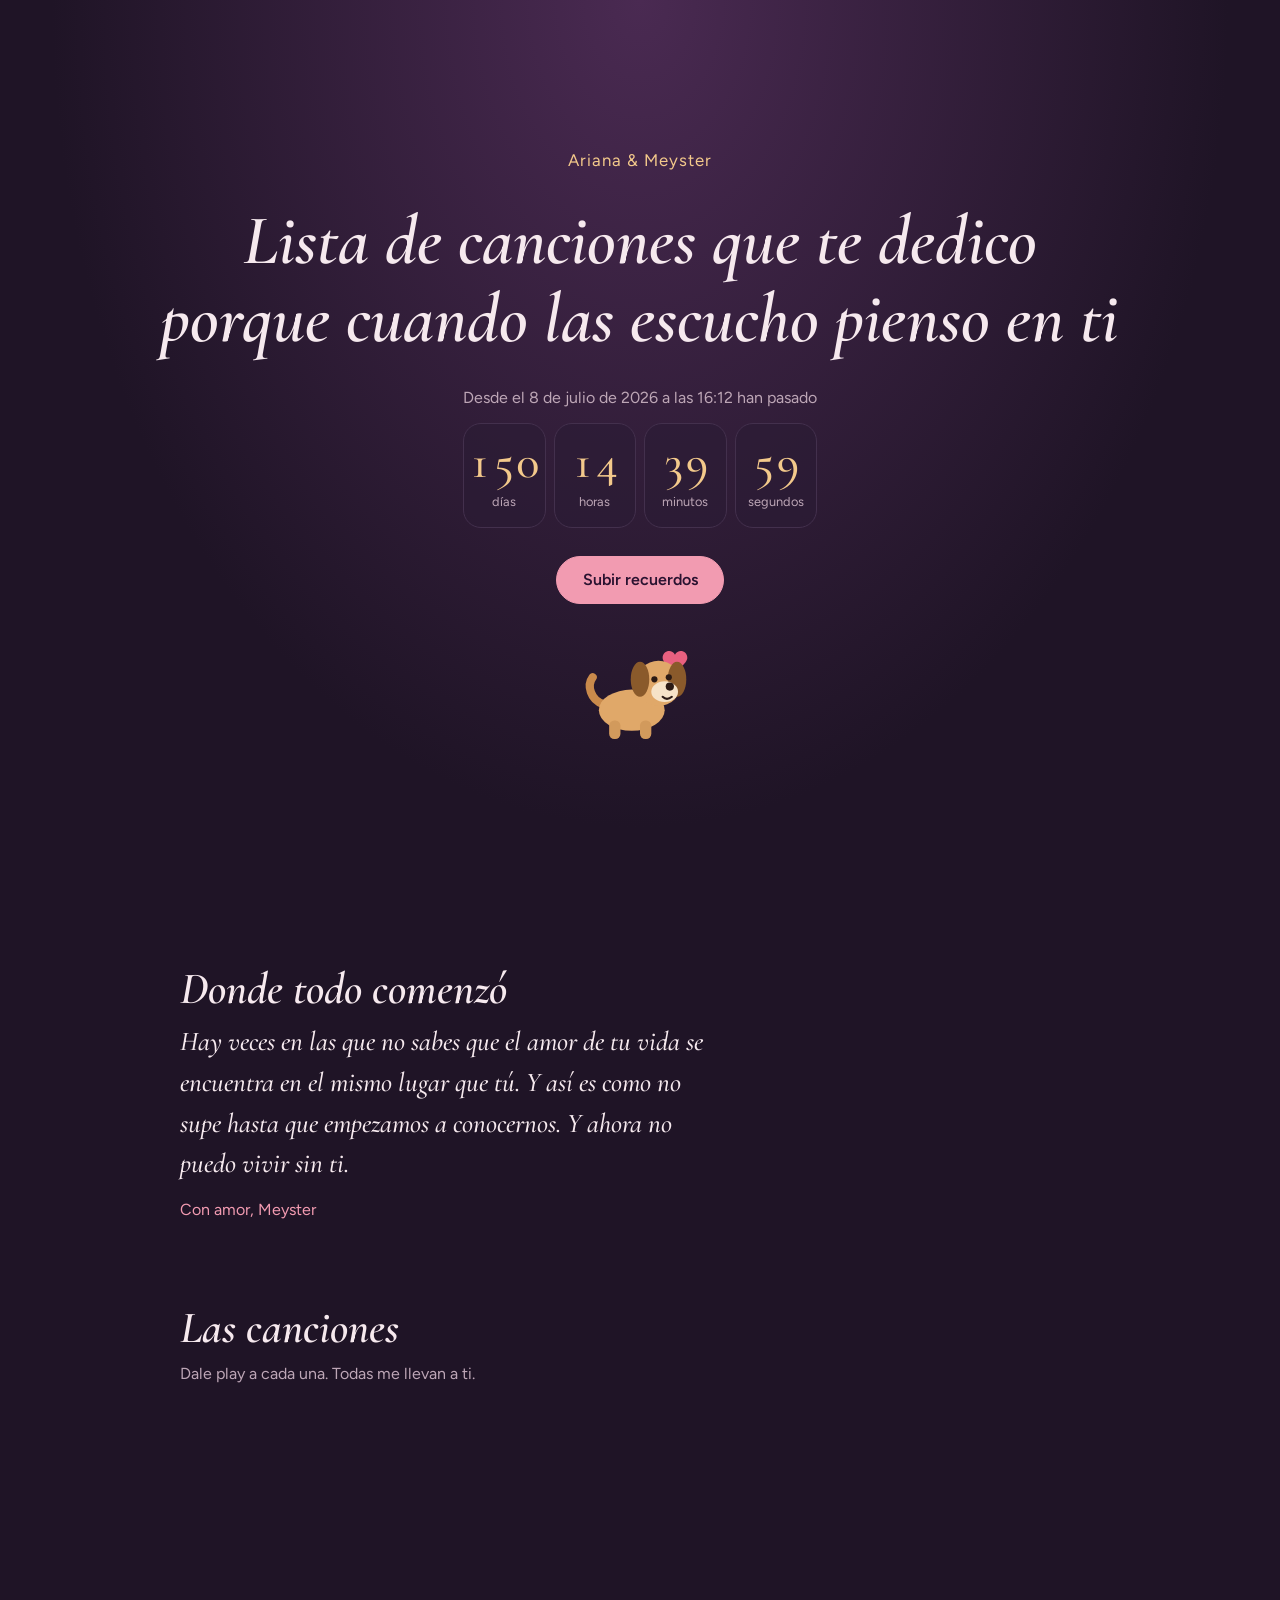
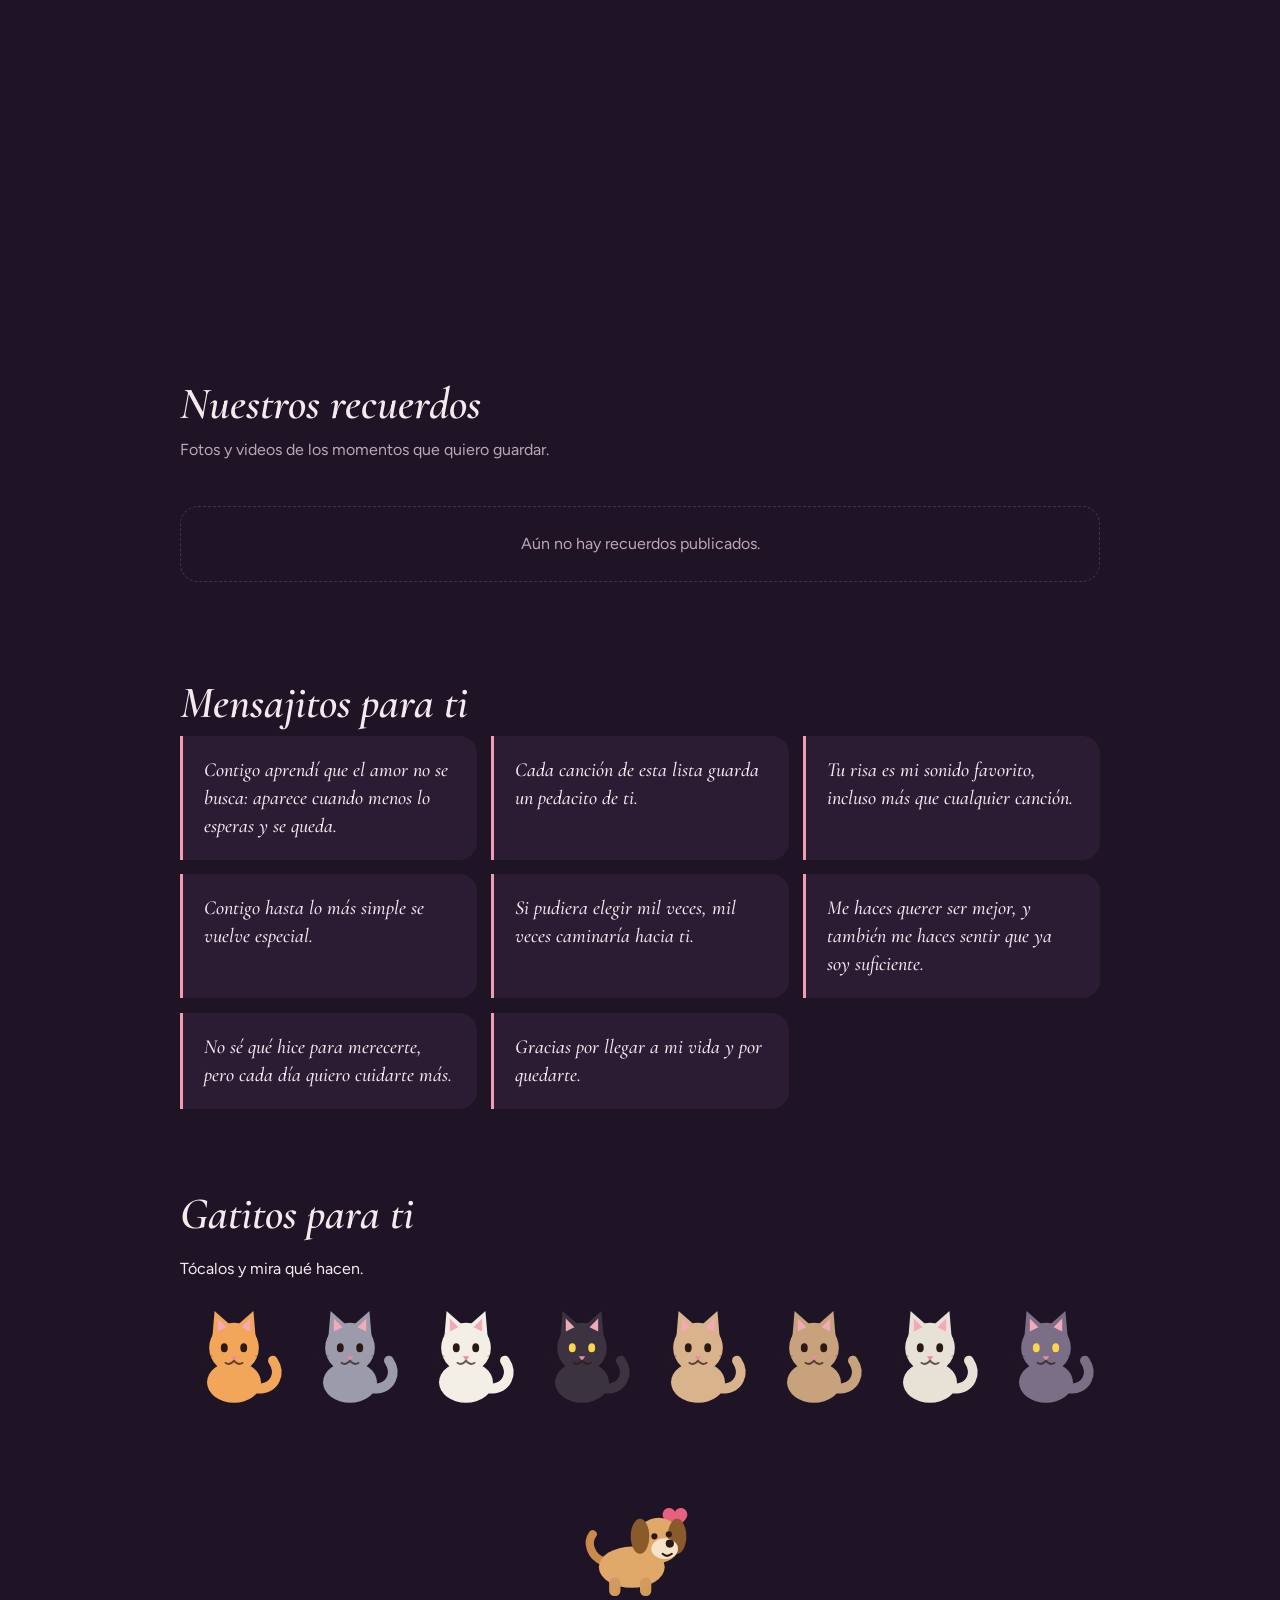
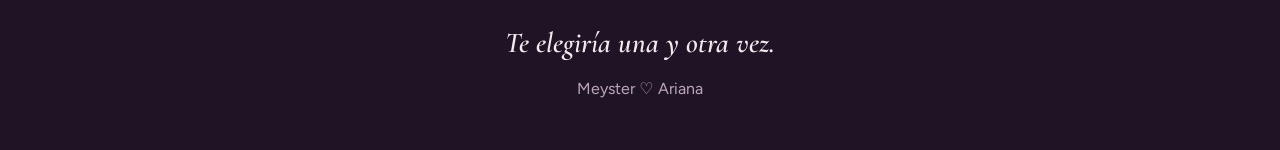
==== index.html @ fa5bb1e9 "Publicar sitio Nuestra Historia" ====
<!DOCTYPE html>
<html lang="es">
<head>
  <meta charset="UTF-8">
  <meta name="viewport" content="width=device-width, initial-scale=1, viewport-fit=cover">
  <meta name="theme-color" content="#1f1426">
  <title>Canciones que te dedico · Ariana y Meyster</title>
  <meta name="description" content="Una lista de canciones que me hacen pensar en ti.">
  <link rel="preconnect" href="https://fonts.googleapis.com">
  <link rel="preconnect" href="https://fonts.gstatic.com" crossorigin>
  <link href="https://fonts.googleapis.com/css2?family=Cormorant+Garamond:ital,wght@0,500;1,500;1,600&family=Figtree:wght@400;600&display=swap" rel="stylesheet">
  <link rel="stylesheet" href="css/styles.css">
</head>
<body>

  <header class="hero">
    <p class="hero__names">Ariana &amp; Meyster</p>
    <h1 class="hero__title">Lista de canciones que te dedico porque cuando las escucho pienso en ti</h1>

    <section class="counter" aria-label="Tiempo juntos desde el 8 de julio de 2026">
      <p class="counter__intro">Desde el 8 de julio de 2026 a las 16:12 han pasado</p>
      <div class="counter__grid" role="timer" aria-live="off">
        <div class="unit"><span class="unit__num" id="c-dias">0</span><span class="unit__label">días</span></div>
        <div class="unit"><span class="unit__num" id="c-horas">00</span><span class="unit__label">horas</span></div>
        <div class="unit"><span class="unit__num" id="c-minutos">00</span><span class="unit__label">minutos</span></div>
        <div class="unit"><span class="unit__num" id="c-segundos">00</span><span class="unit__label">segundos</span></div>
      </div>
    </section>

    <a class="btn" href="subir.html">Subir recuerdos</a>
    <div class="pup" aria-hidden="true"></div>
  </header>

  <main>
    <section class="section" id="historia">
      <h2>Donde todo comenzó</h2>
      <p class="story">Hay veces en las que no sabes que el amor de tu vida se encuentra en el mismo lugar que tú. Y así es como no supe hasta que empezamos a conocernos. Y ahora no puedo vivir sin ti.</p>
      <p class="story__sign">Con amor, Meyster</p>
    </section>

    <section class="section" id="canciones">
      <h2>Las canciones</h2>
      <p class="section__lead">Dale play a cada una. Todas me llevan a ti.</p>
      <div class="songs" id="songs"></div>
    </section>

    <section class="section" id="galeria">
      <h2>Nuestros recuerdos</h2>
      <p class="section__lead">Fotos y videos de los momentos que quiero guardar.</p>
      <div class="gallery" id="gallery"></div>
      <p class="empty" id="gallery-empty" hidden>
        Aún no hay recuerdos publicados.
      </p>
    </section>

    <section class="section" id="mensajes">
      <h2>Mensajitos para ti</h2>
      <div class="notes" id="notes"></div>
    </section>
    <section class="section">
      <h2>Gatitos para ti</h2>
      <p class="lead">Tócalos y mira qué hacen.</p>
      <div class="kittens" id="kittens"></div>
    </section>
  </main>

  <footer class="footer">
    <div class="pup" aria-hidden="true"></div>
    <p class="footer__big">Te elegiría una y otra vez.</p>
    <p>Meyster ♡ Ariana</p>
  </footer>

  <script src="js/config.js"></script>
  <script src="js/almacen.js"></script>
  <script src="js/app.js"></script>
  <script src="js/perrito.js"></script>
</body>
</html>
---- css/styles.css ----
:root {
  --bg: #1f1426;
  --surface: #2b1c34;
  --line: #43304d;
  --text: #f6e9ee;
  --muted: #bda6b6;
  --rose: #f29bb1;
  --gold: #f3c98b;
  --radius: 18px;
  --display: "Cormorant Garamond", Georgia, serif;
  --body: "Figtree", system-ui, -apple-system, "Segoe UI", sans-serif;
}

*, *::before, *::after { box-sizing: border-box; }
html { -webkit-text-size-adjust: 100%; scroll-behavior: smooth; }
body {
  margin: 0;
  background: var(--bg);
  color: var(--text);
  font: 400 1rem/1.6 var(--body);
  padding: env(safe-area-inset-top) env(safe-area-inset-right) env(safe-area-inset-bottom) env(safe-area-inset-left);
}
img, video, iframe { max-width: 100%; display: block; }
a { color: var(--rose); }
:focus-visible { outline: 3px solid var(--gold); outline-offset: 3px; }
code { background: var(--surface); padding: .1em .4em; border-radius: 6px; font-size: .9em; word-break: break-word; }

/* Botones */
.btn {
  display: inline-block;
  padding: .85rem 1.6rem;
  border-radius: 999px;
  border: 1.5px solid var(--rose);
  background: var(--rose);
  color: #2a1230;
  font: 600 1rem var(--body);
  text-decoration: none;
  cursor: pointer;
  transition: transform .15s, background .15s;
}
.btn:hover { transform: translateY(-2px); }
.btn:disabled { opacity: .45; cursor: not-allowed; transform: none; }
.btn--ghost { background: transparent; color: var(--rose); }
.btn--small { padding: .45rem 1rem; font-size: .9rem; }
.btn--block { display: block; width: 100%; margin-top: 1.5rem; }

/* Portada */
.hero {
  min-height: 100svh;
  display: flex;
  flex-direction: column;
  align-items: center;
  justify-content: center;
  text-align: center;
  gap: 1.75rem;
  padding: 3rem 1.25rem;
  background: radial-gradient(ellipse at 50% 0%, #4a2a52 0%, var(--bg) 65%);
  animation: aparecer 1.4s ease both;
}
@keyframes aparecer { from { opacity: 0; transform: translateY(14px); } to { opacity: 1; transform: none; } }
.hero__names { margin: 0; color: var(--gold); font-size: 1.05rem; letter-spacing: .06em; }
.hero__title {
  margin: 0;
  max-width: 16em;
  font: italic 600 clamp(2.1rem, 8.5vw, 4.4rem)/1.1 var(--display);
  text-wrap: balance;
}

/* Contador */
.counter__intro { margin: 0 0 .75rem; color: var(--muted); }
.counter__grid { display: grid; grid-template-columns: repeat(4, minmax(0, 1fr)); gap: .5rem; max-width: 30rem; margin: 0 auto; }
.unit { display: flex; flex-direction: column; align-items: center; padding: .9rem .25rem; border: 1px solid var(--line); border-radius: var(--radius); background: rgba(43, 28, 52, .6); }
.unit__num { font: 500 clamp(1.9rem, 9vw, 3rem)/1 var(--display); color: var(--gold); font-variant-numeric: tabular-nums; }
.unit__label { margin-top: .35rem; font-size: .8rem; color: var(--muted); }

/* Secciones */
.section { max-width: 60rem; margin: 0 auto; padding: 4rem 1.25rem 1rem; }
h2 { margin: 0 0 .4rem; font: italic 600 clamp(1.9rem, 6vw, 2.8rem)/1.15 var(--display); }
.section__lead { margin: 0 0 1.75rem; color: var(--muted); max-width: 36rem; }

.songs { display: grid; gap: .9rem; grid-template-columns: repeat(auto-fit, minmax(min(100%, 20rem), 1fr)); }
.songs iframe { width: 100%; height: 152px; border: 0; border-radius: 14px; }

/* Galería */
.gallery { columns: 2 9rem; column-gap: .75rem; }
.gallery figure { margin: 0 0 .75rem; break-inside: avoid; border-radius: 14px; overflow: hidden; background: var(--surface); }
.gallery img, .gallery video { width: 100%; height: auto; }
.gallery figcaption { padding: .6rem .8rem; font-size: .9rem; color: var(--muted); }
.empty { color: var(--muted); padding: 1.5rem; border: 1px dashed var(--line); border-radius: var(--radius); text-align: center; }

/* Mensajitos */
.notes { display: grid; gap: .9rem; grid-template-columns: repeat(auto-fit, minmax(min(100%, 16rem), 1fr)); }
.note-card { margin: 0; padding: 1.25rem 1.3rem; border-left: 3px solid var(--rose); background: var(--surface); border-radius: 0 var(--radius) var(--radius) 0; font: italic 500 1.25rem/1.4 var(--display); }

/* Pie */
.footer { display: flex; flex-direction: column; align-items: center; gap: 1rem; padding: 4rem 1.25rem 3rem; color: var(--muted); text-align: center; }
.footer p { margin: 0; }

/* Página de subida */
.topbar { max-width: 40rem; margin: 0 auto; padding: 1rem 1.25rem 0; }
.upload { max-width: 40rem; margin: 0 auto; padding: 1.5rem 1.25rem 1rem; }
.upload__title { margin: 0 0 .4rem; font: italic 600 clamp(2.2rem, 9vw, 3.2rem)/1.1 var(--display); }
.dropzone { display: flex; flex-direction: column; align-items: center; gap: .3rem; padding: 2.2rem 1rem; border: 2px dashed var(--rose); border-radius: var(--radius); text-align: center; cursor: pointer; background: rgba(43, 28, 52, .5); }
.dropzone__main { font: 600 1.15rem var(--body); }
.dropzone__hint { color: var(--muted); font-size: .9rem; }
.upload__bar { display: flex; justify-content: space-between; align-items: center; gap: 1rem; margin: 1.25rem 0 .75rem; }
.upload__bar p { margin: 0; color: var(--muted); }
.previews { display: grid; grid-template-columns: repeat(3, minmax(0, 1fr)); gap: .5rem; margin-top: 1rem; }
.preview { position: relative; aspect-ratio: 1; border-radius: 12px; overflow: hidden; background: var(--surface); }
.preview img, .preview video { width: 100%; height: 100%; object-fit: cover; }
.preview__remove { position: absolute; top: .3rem; right: .3rem; width: 2rem; height: 2rem; border: 0; border-radius: 50%; background: rgba(31, 20, 38, .85); color: var(--text); font-size: 1.1rem; cursor: pointer; }
.preview__tag { position: absolute; left: .3rem; bottom: .3rem; padding: .1rem .5rem; border-radius: 999px; background: rgba(31, 20, 38, .85); font-size: .75rem; }
.preview[data-estado="ok"] { outline: 3px solid var(--gold); }
.preview[data-estado="error"] { outline: 3px solid #ff7a7a; }
.status { min-height: 1.5em; margin: .75rem 0 0; color: var(--gold); }

.info { margin-top: 3rem; padding-top: 2rem; border-top: 1px solid var(--line); }
.info h2 { font-size: 1.8rem; }
.info details { margin: .75rem 0; padding: .9rem 1.1rem; background: var(--surface); border-radius: 14px; }
.info summary { cursor: pointer; font-weight: 600; }
.info ol { padding-left: 1.2rem; }
.info .note { color: var(--muted); font-size: .9rem; }

@media (min-width: 40rem) {
  .previews { grid-template-columns: repeat(4, minmax(0, 1fr)); }
  .gallery { columns: 3; }
}
@media (prefers-reduced-motion: reduce) {
  html { scroll-behavior: auto; }
  .hero { animation: none; }
  .btn { transition: none; }
}

/* Historia y perrito */
.story { max-width: 34rem; margin: 0 0 .75rem; font: italic 500 clamp(1.3rem, 4.5vw, 1.7rem)/1.5 var(--display); }
.story__sign { margin: 0; color: var(--rose); }
.footer__big { font: italic 600 1.8rem/1.2 var(--display); color: var(--text); }
.pup { width: 9rem; margin: 0 auto; }
.pup-svg { width: 100%; height: auto; overflow: visible; animation: bob 1.6s ease-in-out infinite; }
.tail { transform-box: fill-box; transform-origin: 100% 100%; animation: wag .45s ease-in-out infinite alternate; }
.ear { transform-box: fill-box; transform-origin: 50% 0; animation: flop 2.6s ease-in-out infinite; }
.ear2 { animation-delay: .4s; }
.pup-heart { transform-box: fill-box; transform-origin: center; animation: rise 3s ease-out infinite; }
@keyframes bob { 50% { transform: translateY(-6px); } }
@keyframes wag { from { transform: rotate(-16deg); } to { transform: rotate(20deg); } }
@keyframes flop { 50% { transform: rotate(7deg); } }
@keyframes rise { 0% { opacity: 0; transform: translateY(14px) scale(.6); } 30% { opacity: 1; } 100% { opacity: 0; transform: translateY(-16px) scale(1.1); } }
@media (prefers-reduced-motion: reduce) { .pup-svg, .tail, .ear, .pup-heart { animation: none; } }

/* Gatitos */
.kittens { display: grid; grid-template-columns: repeat(auto-fit, minmax(5.5rem, 1fr)); gap: .5rem; }
.kit { background: none; border: 0; padding: 0; cursor: pointer; -webkit-tap-highlight-color: transparent; }
.kit-svg { width: 100%; height: auto; overflow: visible; }
.kit-tail { transform-box: fill-box; transform-origin: 0 100%; animation: swish 2.2s ease-in-out infinite alternate; animation-delay: var(--d); }
.kit-ear { transform-box: fill-box; transform-origin: 50% 100%; animation: twitch 5s ease-in-out infinite; animation-delay: var(--d); }
.kit-ear2 { animation-delay: calc(var(--d) + 1.3s); }
.kit-eye { transform-box: fill-box; transform-origin: center; animation: blink 4.5s infinite; animation-delay: var(--d); }
.kit.hop { animation: hop .5s ease-out; }
@keyframes swish { from { transform: rotate(-14deg); } to { transform: rotate(16deg); } }
@keyframes twitch { 0%, 88%, 100% { transform: rotate(0); } 92% { transform: rotate(-9deg); } 96% { transform: rotate(5deg); } }
@keyframes blink { 0%, 90%, 100% { transform: scaleY(1); } 94% { transform: scaleY(.1); } }
@keyframes hop { 40% { transform: translateY(-14px) rotate(-4deg); } 100% { transform: none; } }
@media (prefers-reduced-motion: reduce) { .kit-tail, .kit-ear, .kit-eye, .kit.hop { animation: none; } }

.kit { position: relative; }
.kit-say { position: absolute; left: 50%; top: 0; padding: .15rem .6rem; border-radius: 999px; background: var(--rose); color: var(--on-rose, #2a1230); font: 600 .8rem var(--body); white-space: nowrap; pointer-events: none; animation: say 1.1s ease-out forwards; }
@keyframes say { from { opacity: 0; transform: translate(-50%, 6px); } 20% { opacity: 1; } to { opacity: 0; transform: translate(-50%, -18px); } }
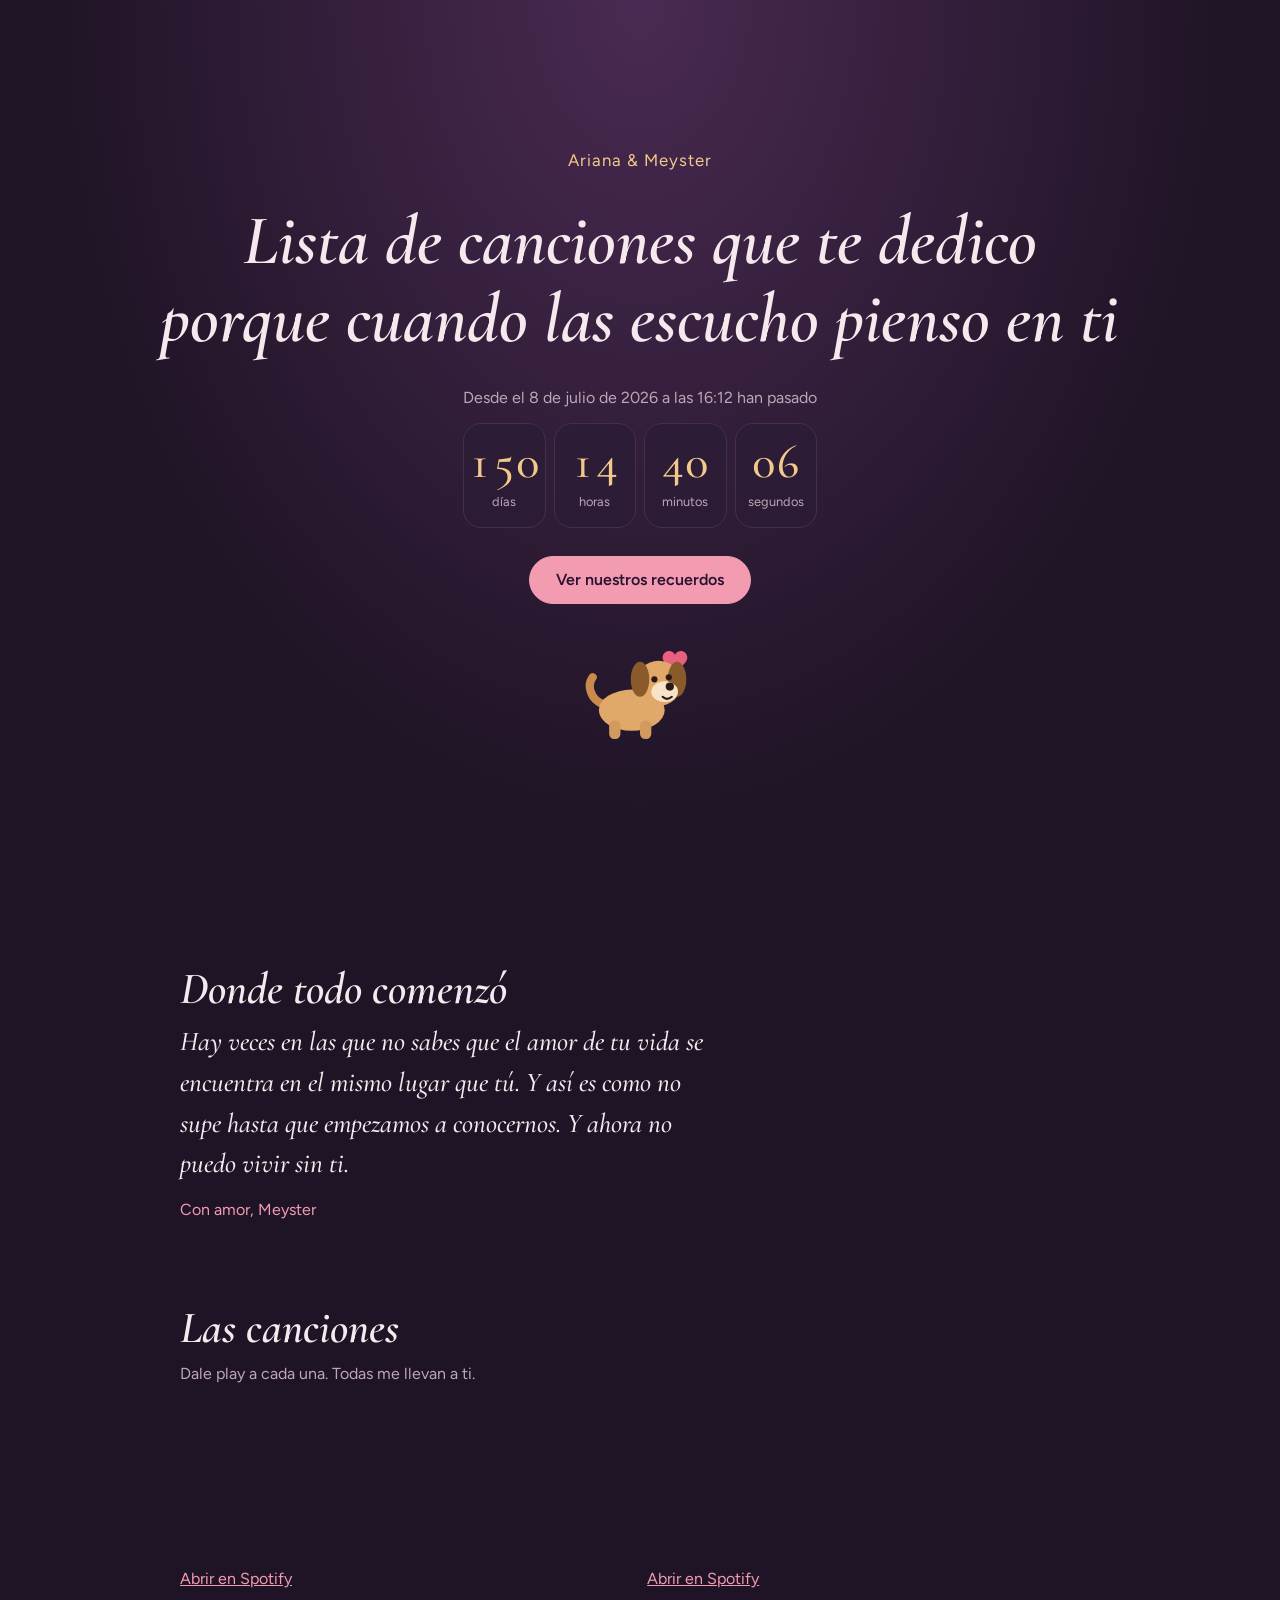
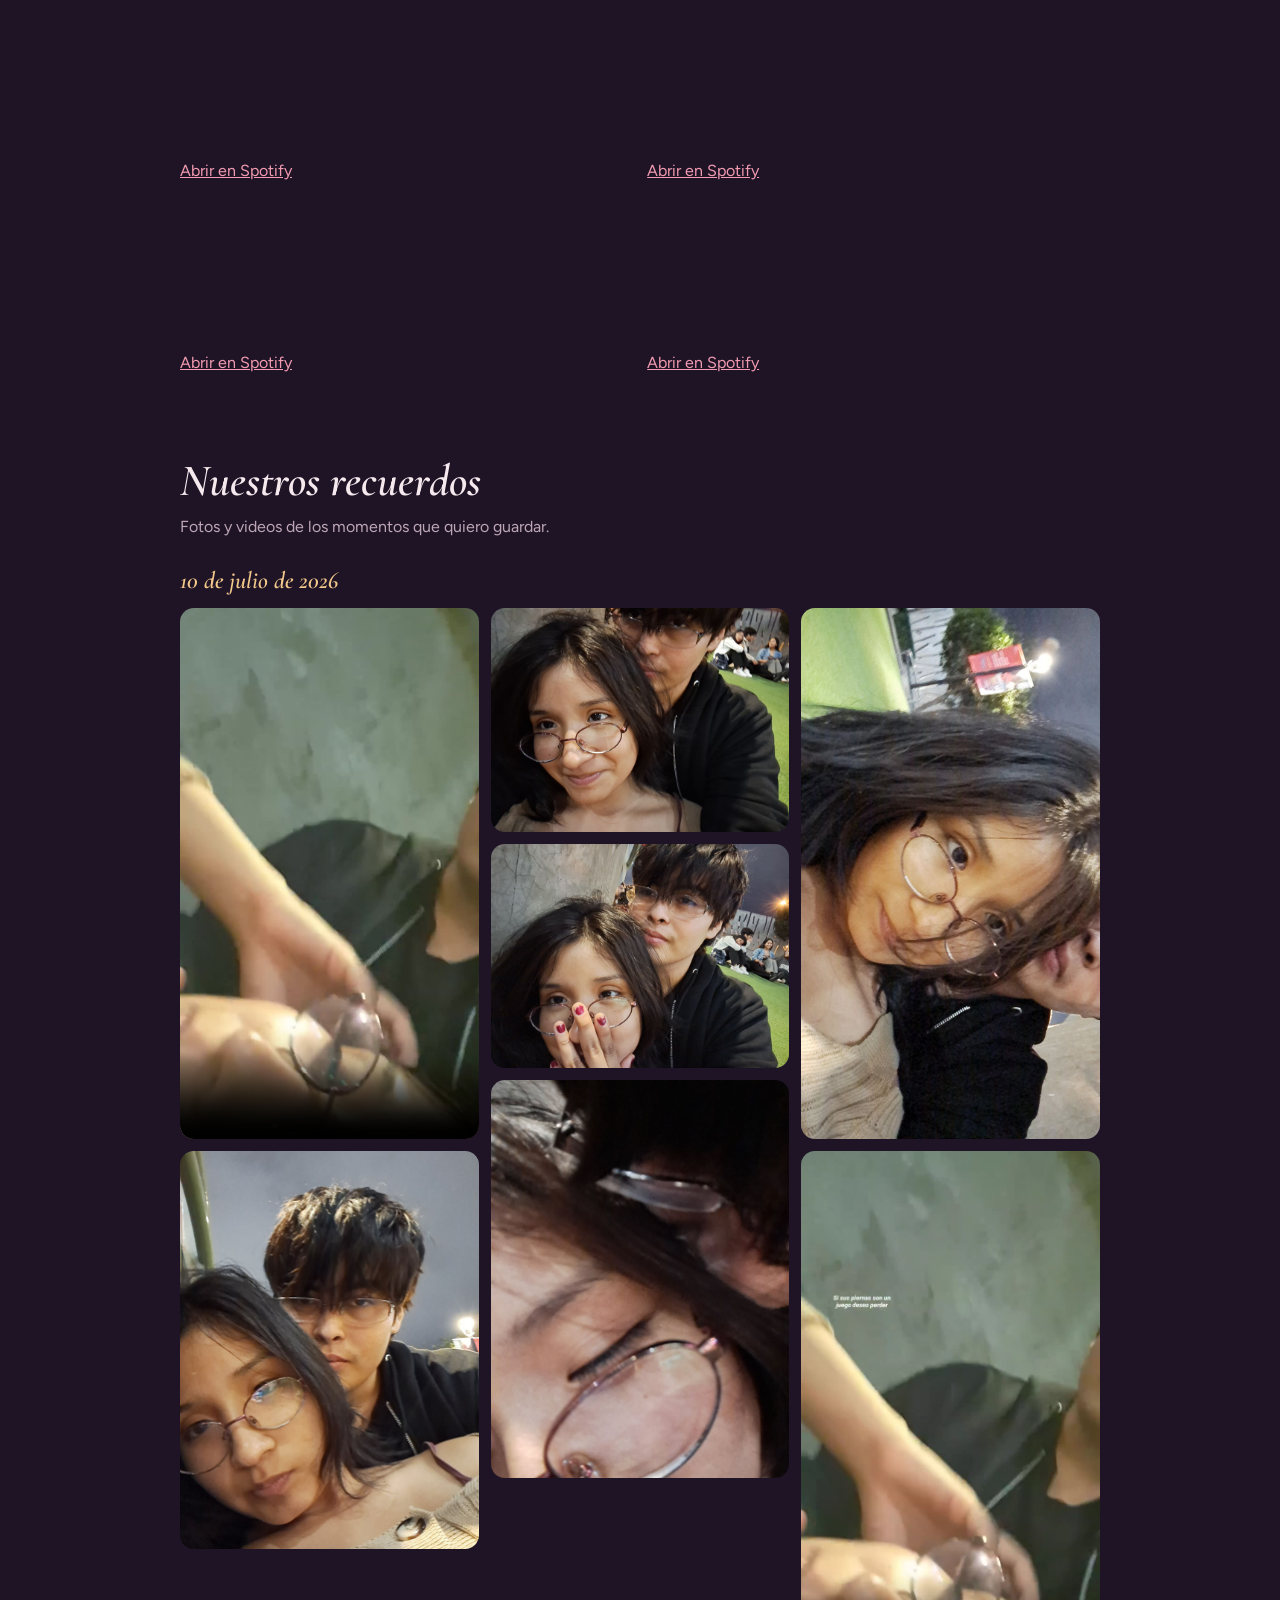
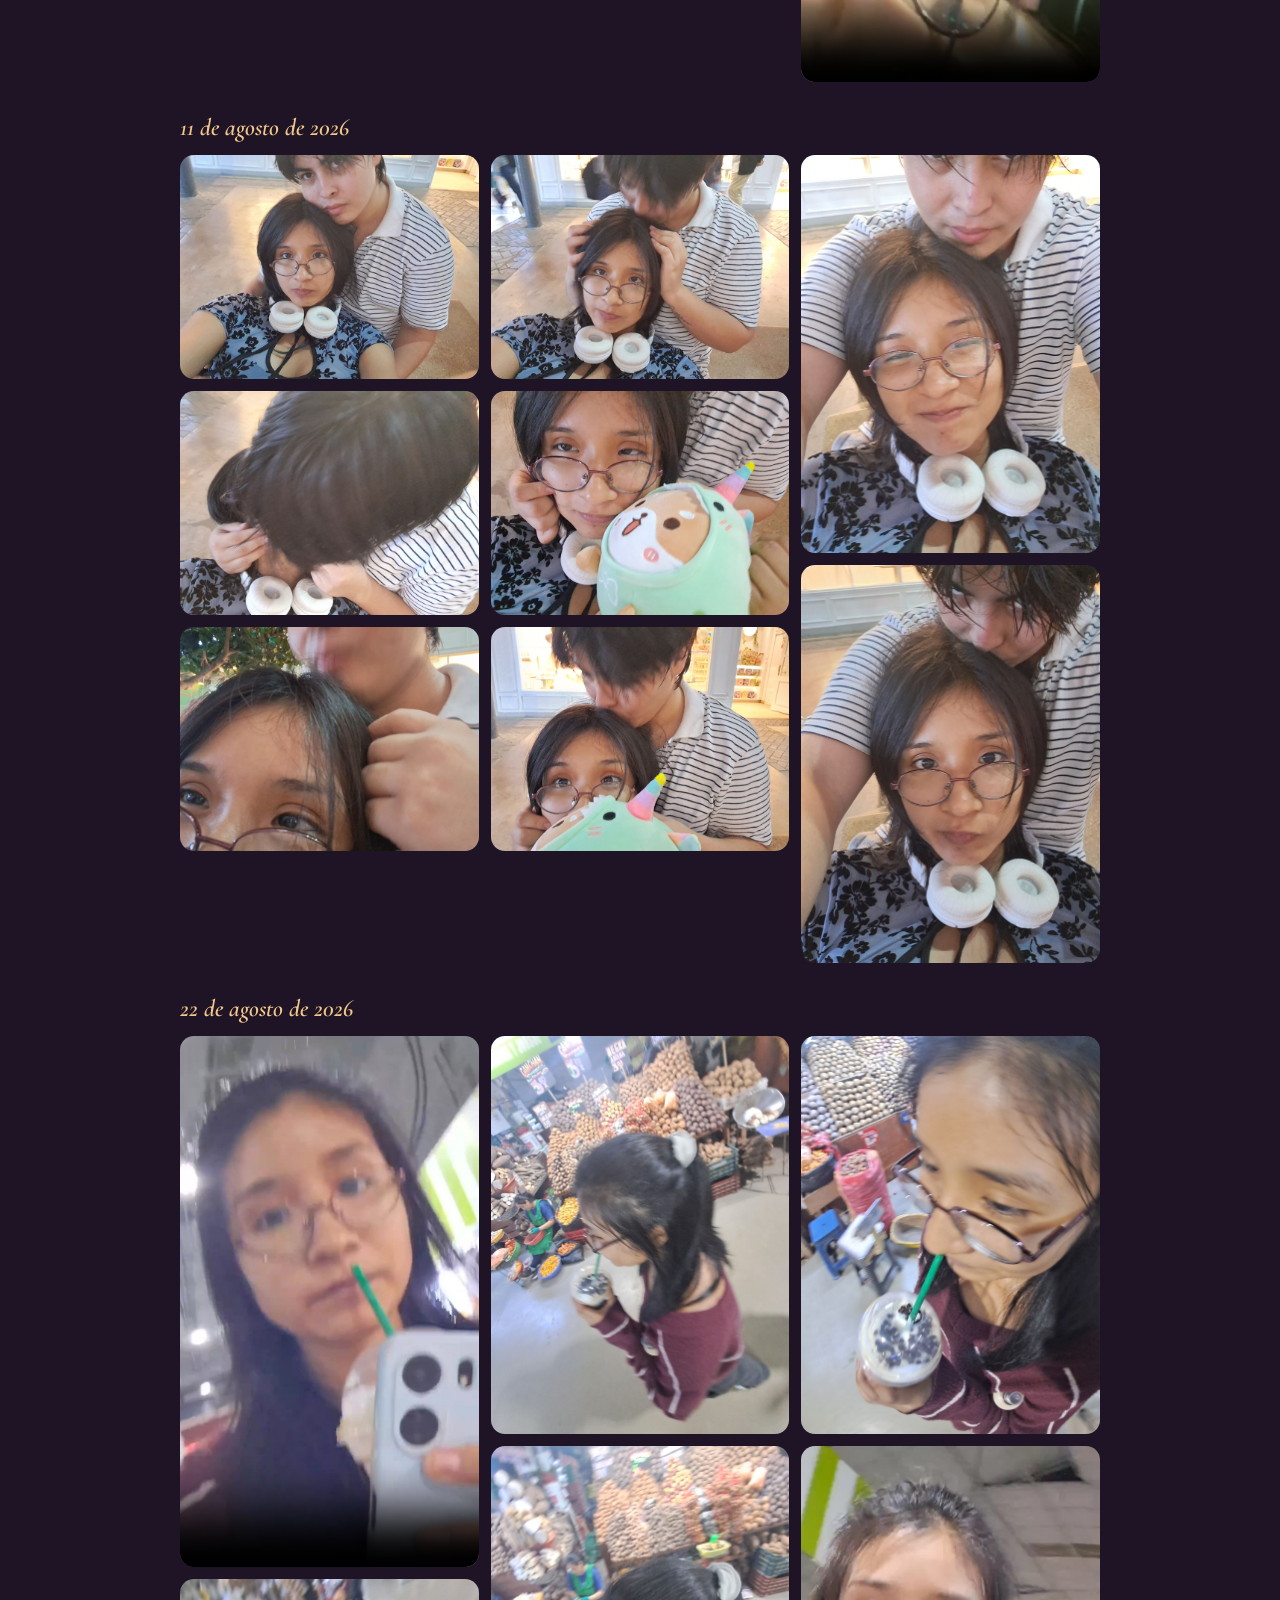
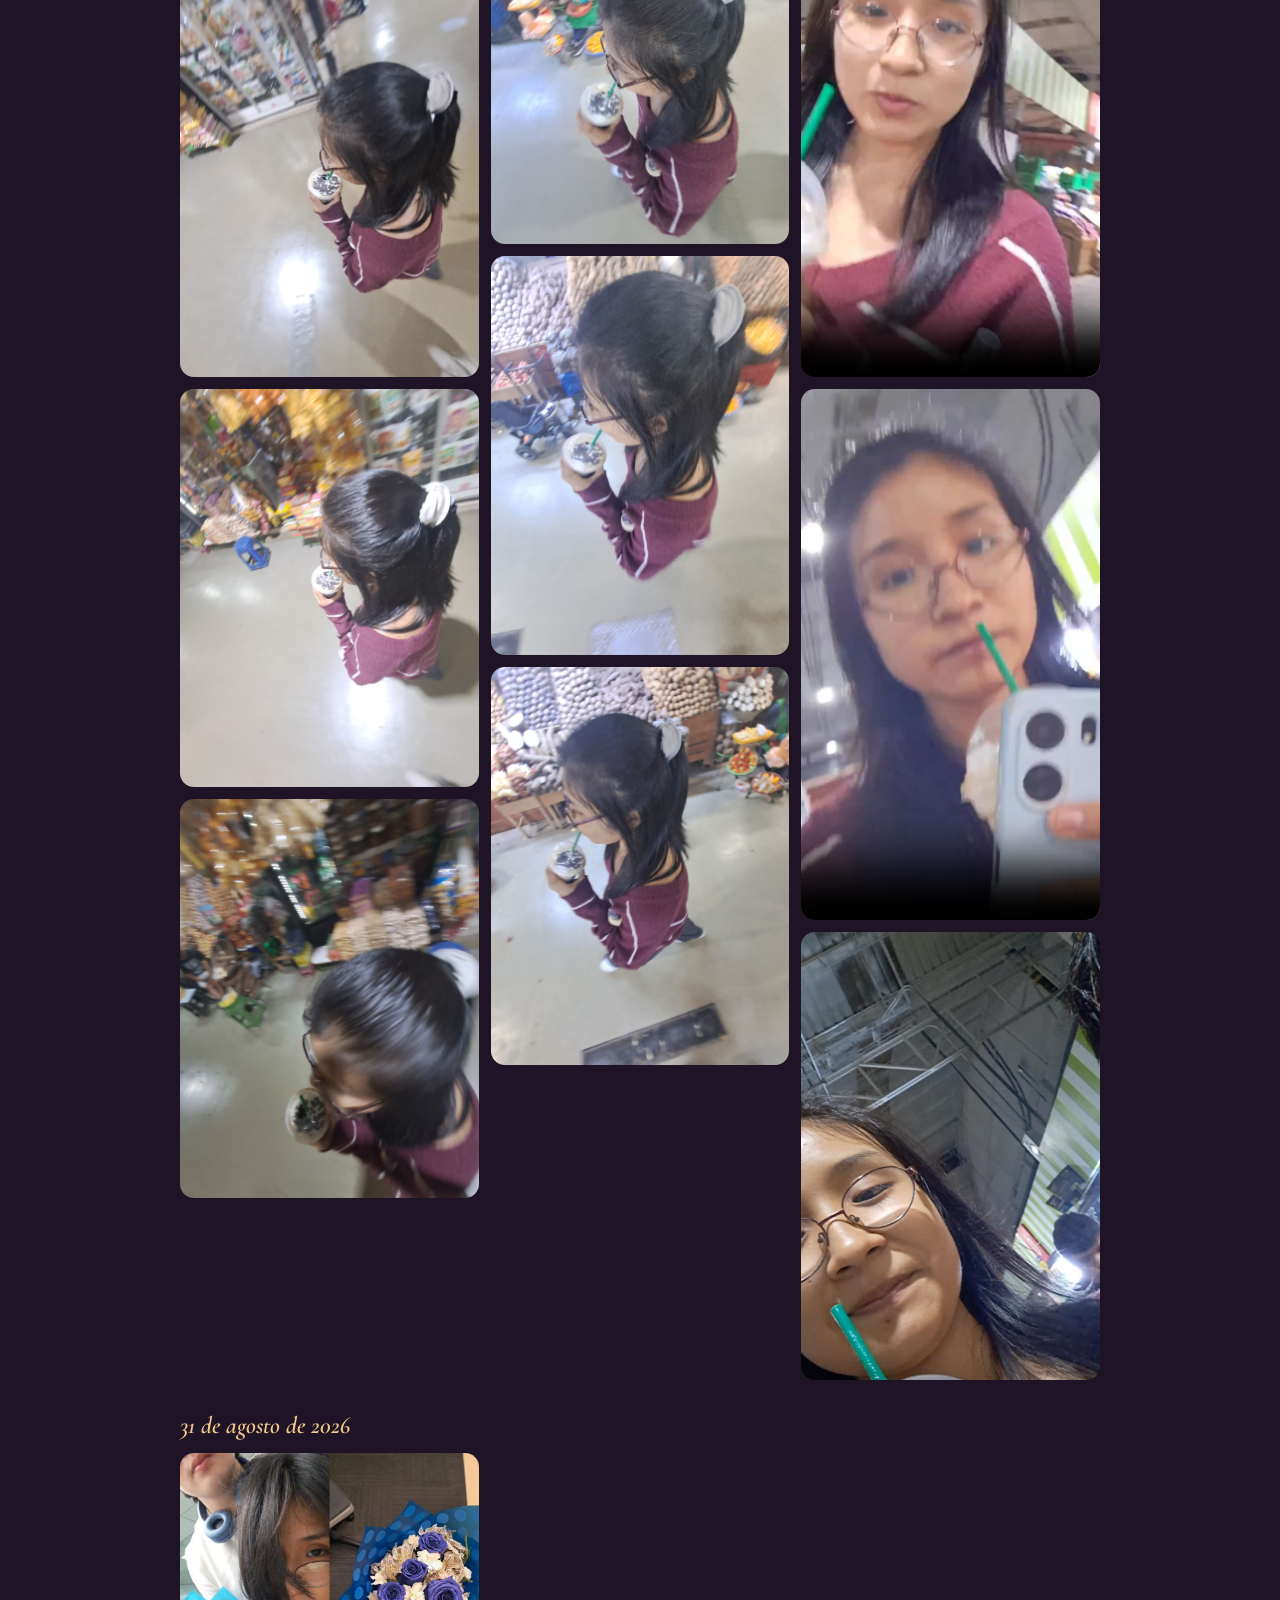
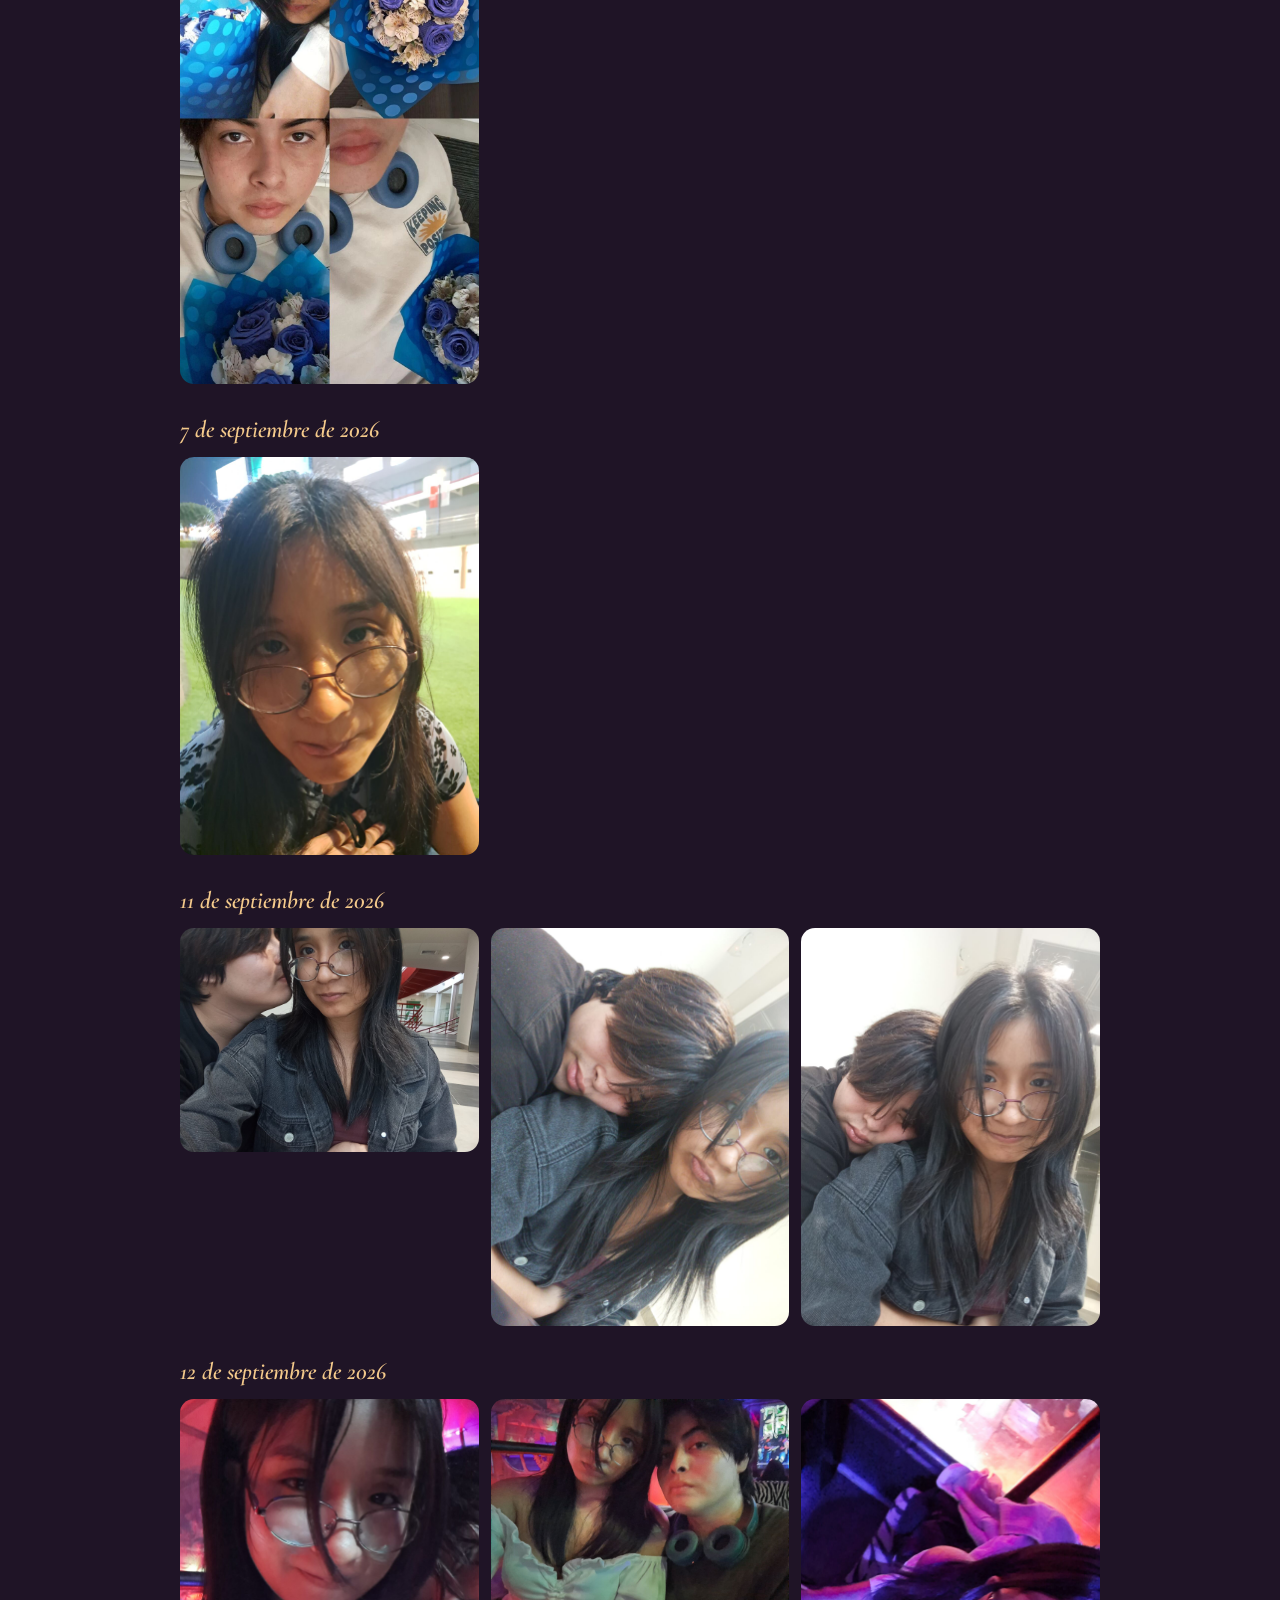
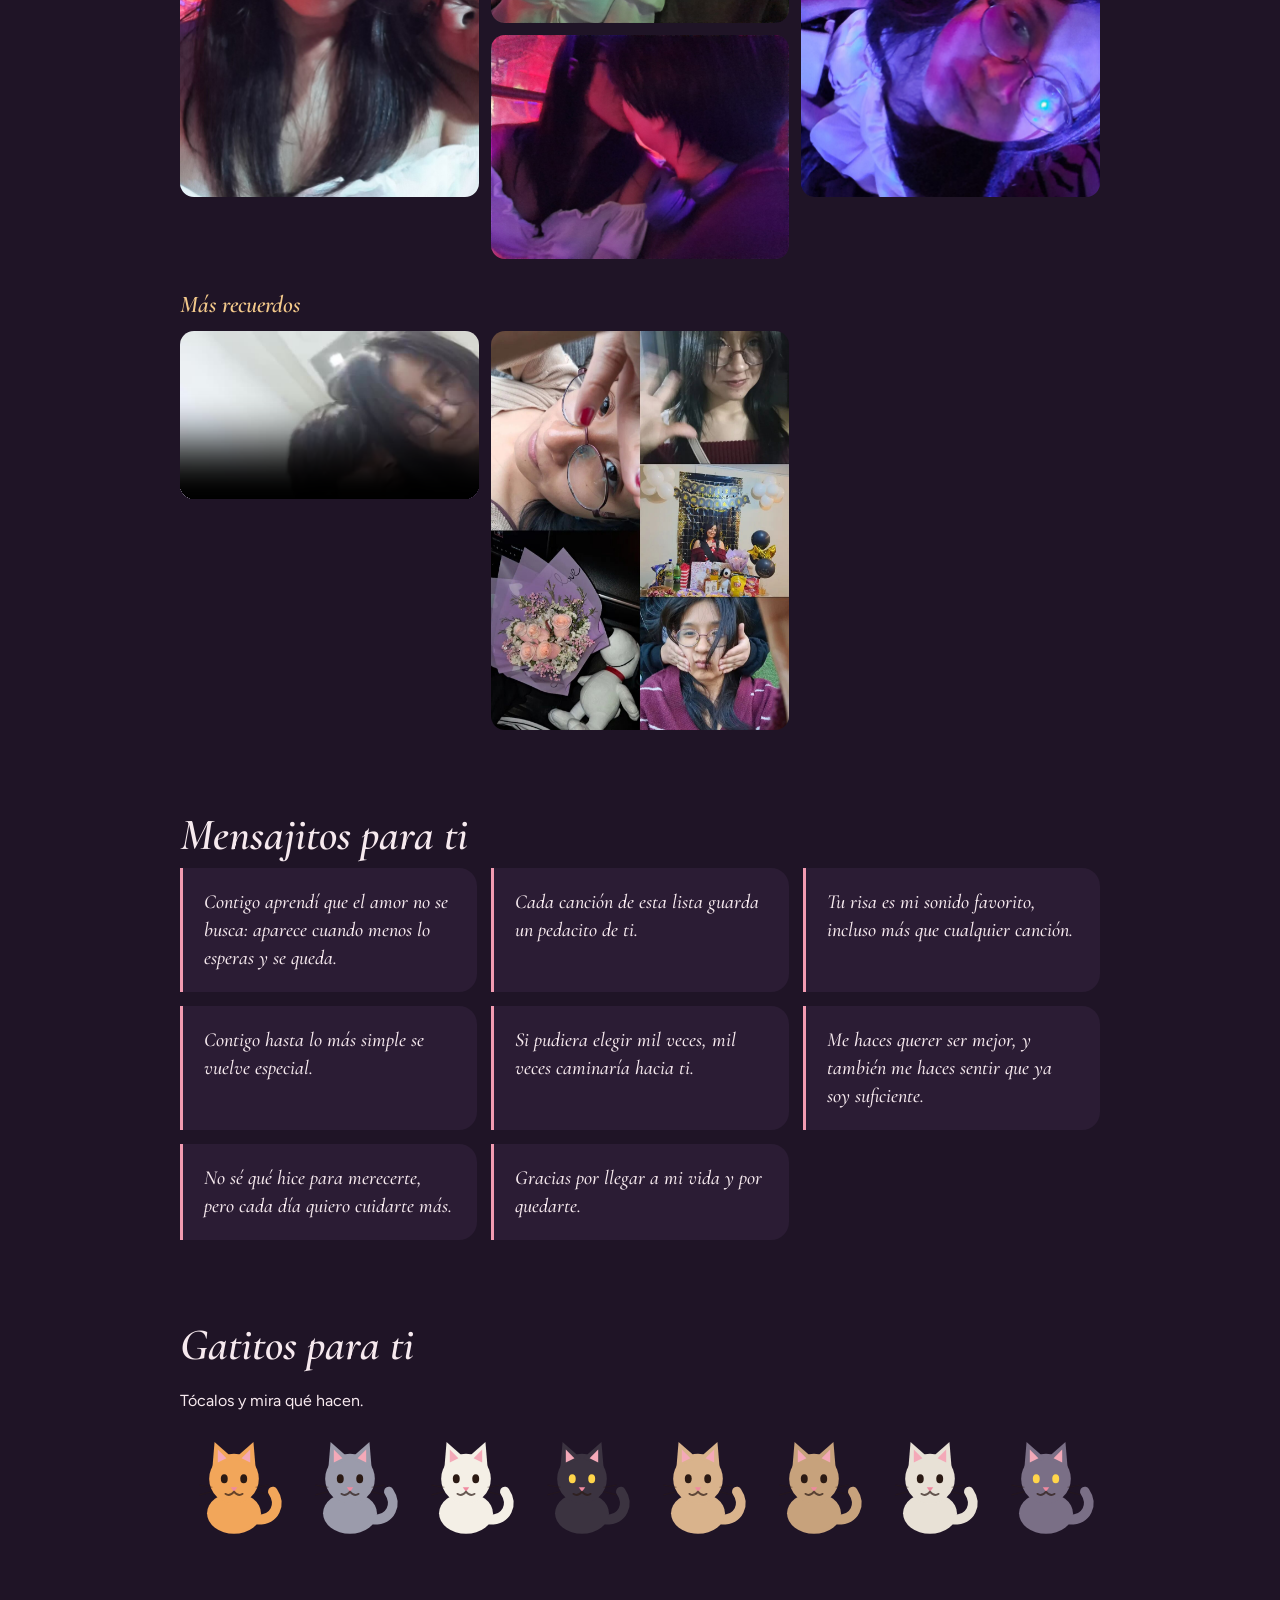
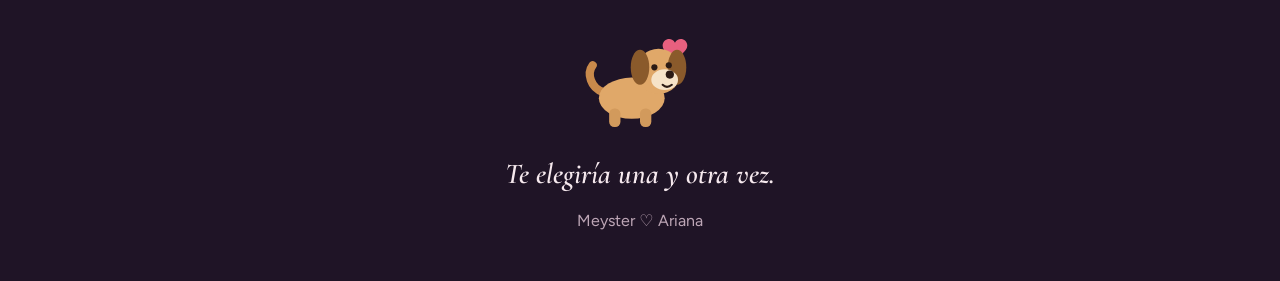
==== commit 60f1e135: "Actualizar sitio con la versión mejorada" ====
--- a/index.html
+++ b/index.html
@@ -27,7 +27,7 @@
       </div>
     </section>
 
-    <a class="btn" href="subir.html">Subir recuerdos</a>
+    <a class="btn" href="#galeria">Ver nuestros recuerdos</a>
     <div class="pup" aria-hidden="true"></div>
   </header>
 
@@ -47,10 +47,7 @@
     <section class="section" id="galeria">
       <h2>Nuestros recuerdos</h2>
       <p class="section__lead">Fotos y videos de los momentos que quiero guardar.</p>
-      <div class="gallery" id="gallery"></div>
-      <p class="empty" id="gallery-empty" hidden>
-        Aún no hay recuerdos publicados.
-      </p>
+      <div id="gallery"></div>
     </section>
 
     <section class="section" id="mensajes">
@@ -70,8 +67,9 @@
     <p>Meyster ♡ Ariana</p>
   </footer>
 
+  <dialog id="lightbox" aria-label="Foto ampliada"><img id="lightbox-img" alt=""></dialog>
+
   <script src="js/config.js"></script>
-  <script src="js/almacen.js"></script>
   <script src="js/app.js"></script>
   <script src="js/perrito.js"></script>
 </body>
--- a/css/styles.css
+++ b/css/styles.css
@@ -165,3 +165,13 @@
 .kit { position: relative; }
 .kit-say { position: absolute; left: 50%; top: 0; padding: .15rem .6rem; border-radius: 999px; background: var(--rose); color: var(--on-rose, #2a1230); font: 600 .8rem var(--body); white-space: nowrap; pointer-events: none; animation: say 1.1s ease-out forwards; }
 @keyframes say { from { opacity: 0; transform: translate(-50%, 6px); } 20% { opacity: 1; } to { opacity: 0; transform: translate(-50%, -18px); } }
+
+/* Galería por fechas */
+#gallery h3 { margin: 2rem 0 .75rem; font: italic 600 1.5rem/1.2 var(--display); color: var(--gold); }
+#gallery h3:first-child { margin-top: 0; }
+.gallery figure { background: var(--surface); }
+.gallery figure img, .gallery figure video { width: 100%; height: 100%; object-fit: cover; }
+.gallery figure.zoom { cursor: zoom-in; }
+dialog#lightbox { padding: 0; border: 0; background: transparent; max-width: 100vw; max-height: 100vh; }
+dialog#lightbox::backdrop { background: rgba(10, 5, 14, .92); }
+dialog#lightbox img { max-width: 96vw; max-height: 92vh; border-radius: 12px; }
